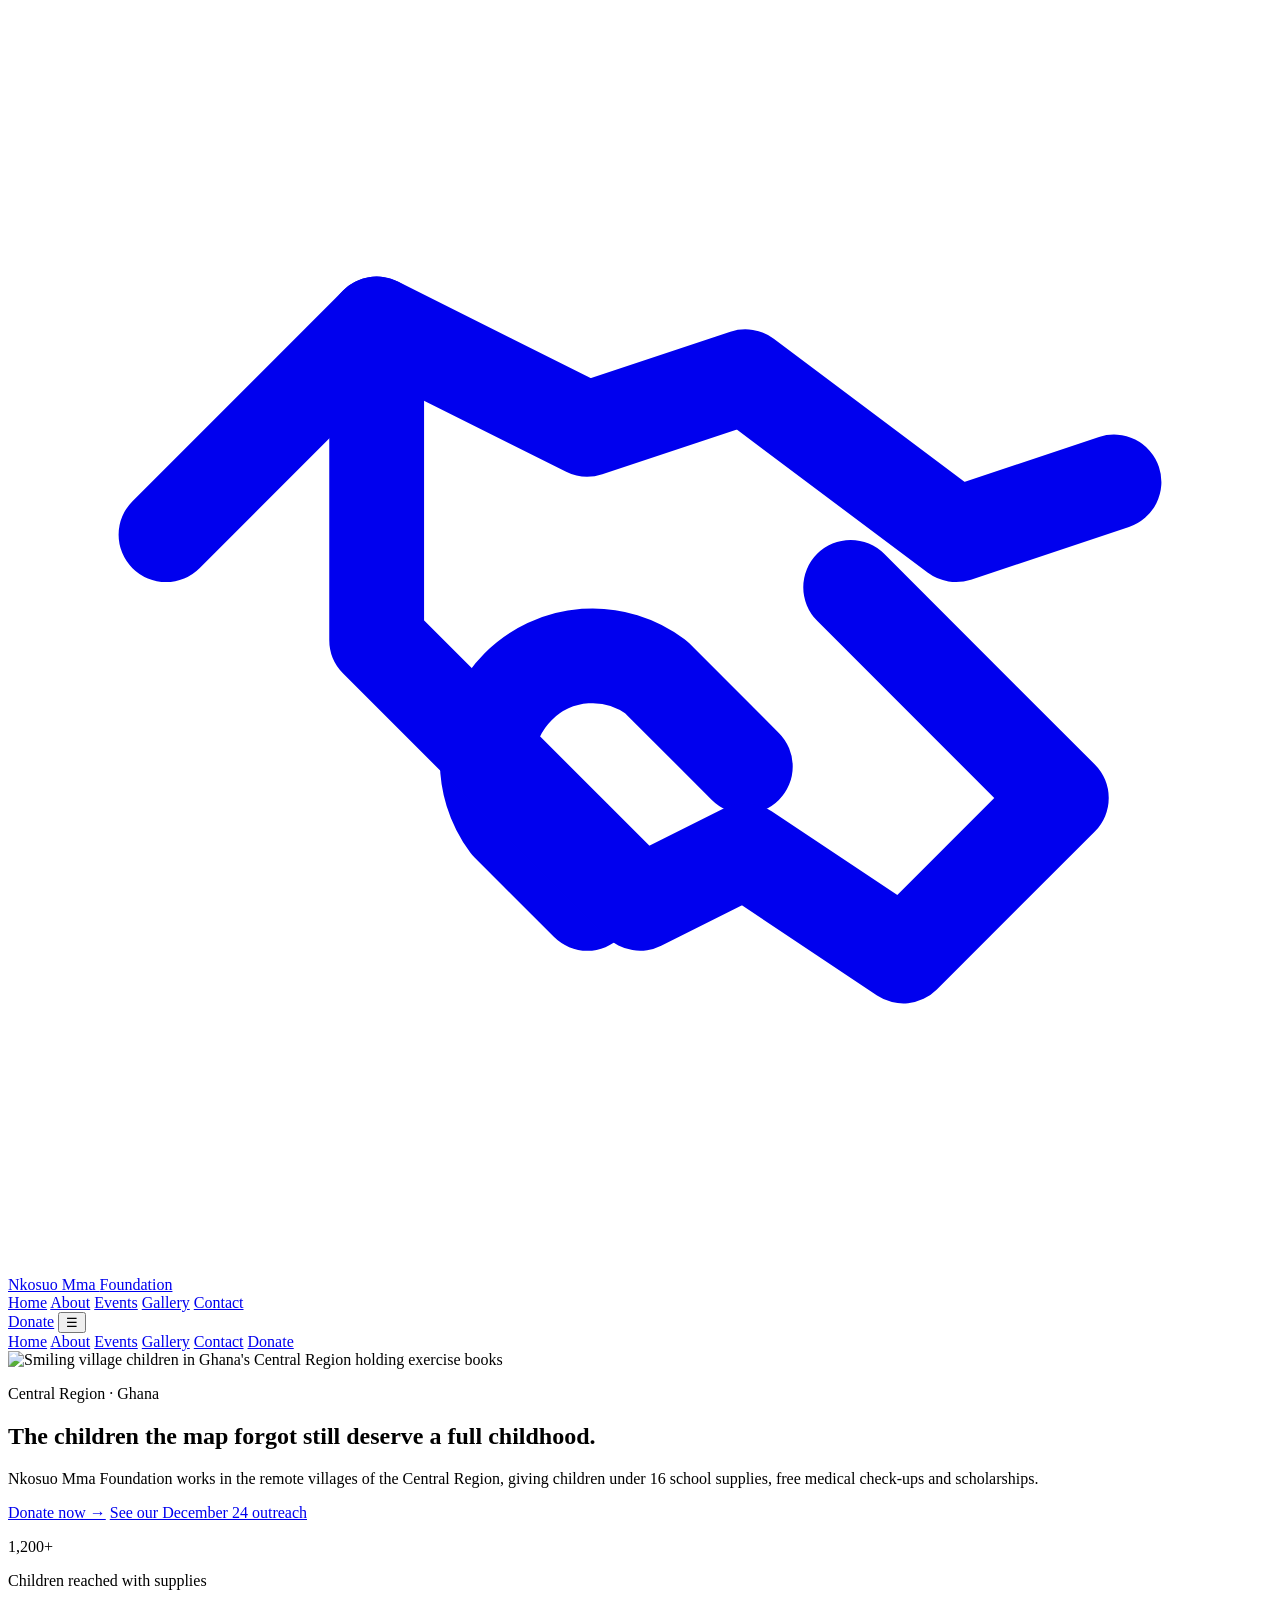
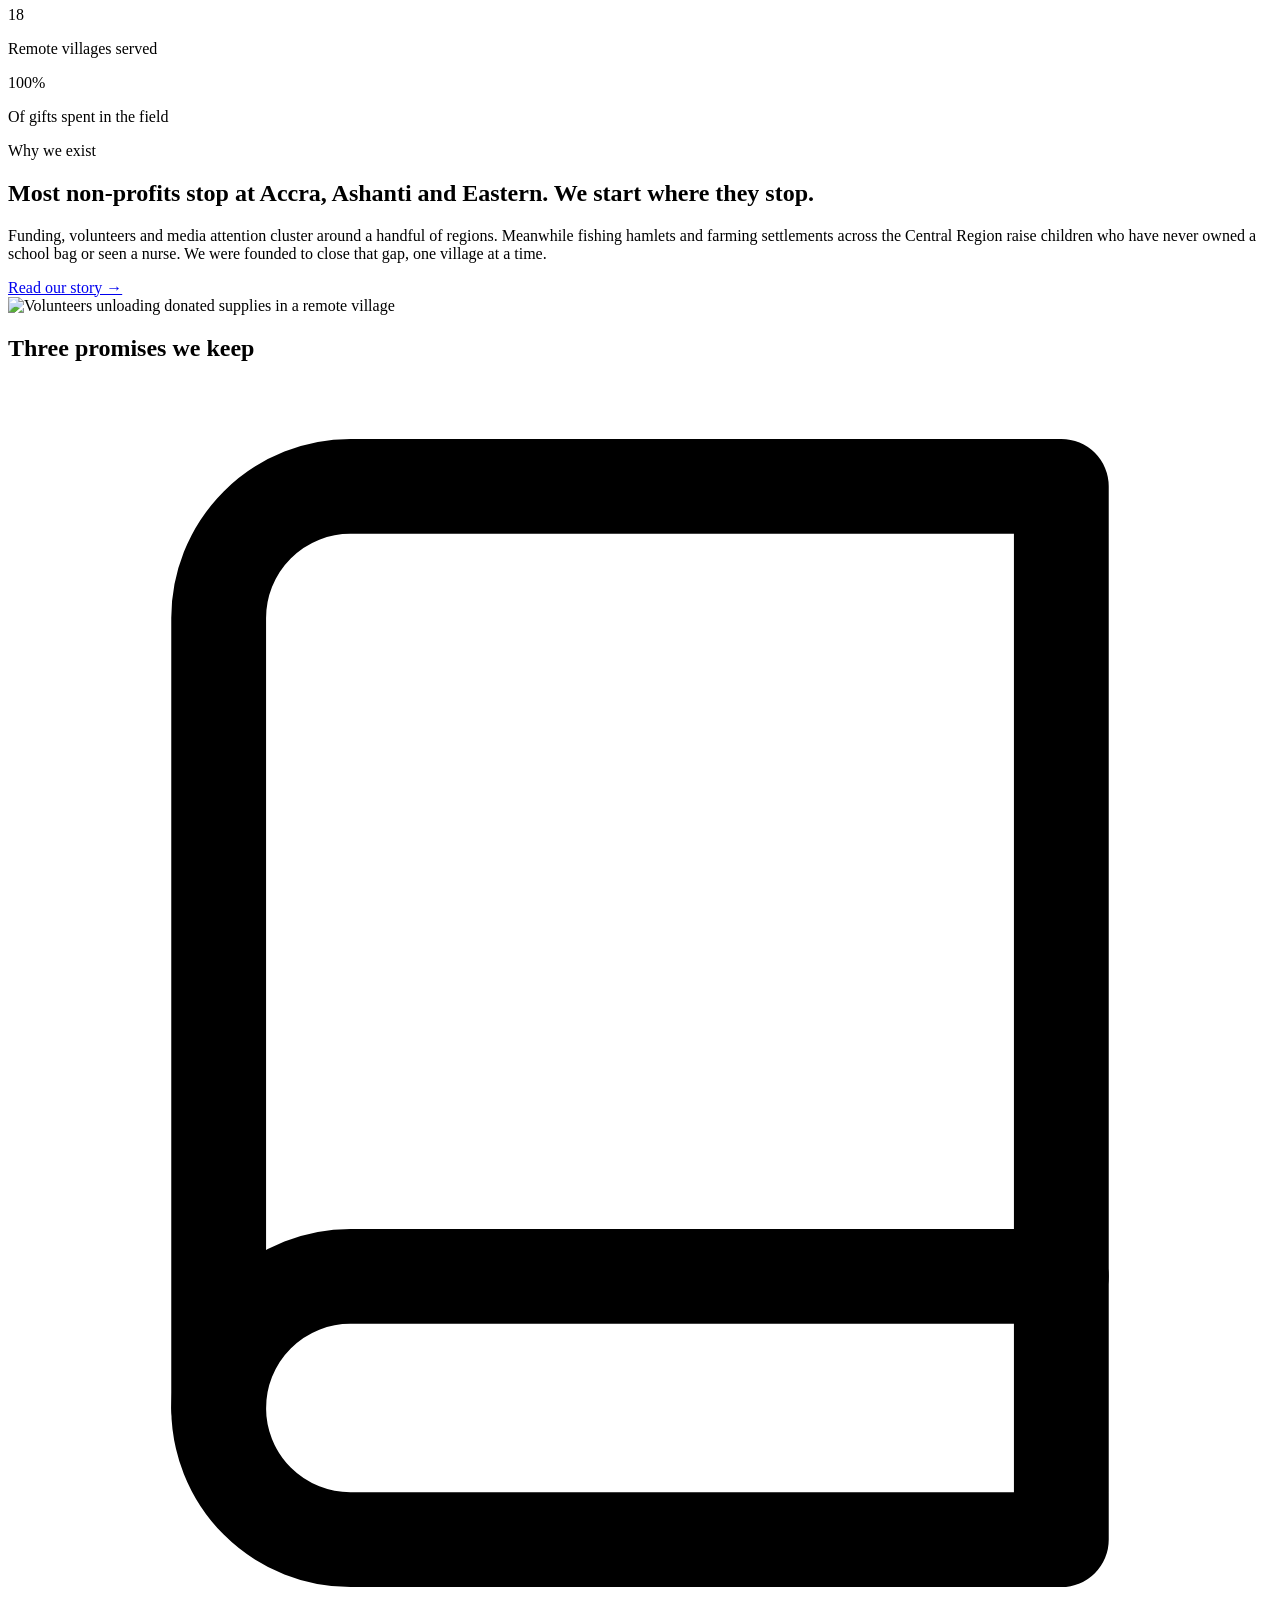
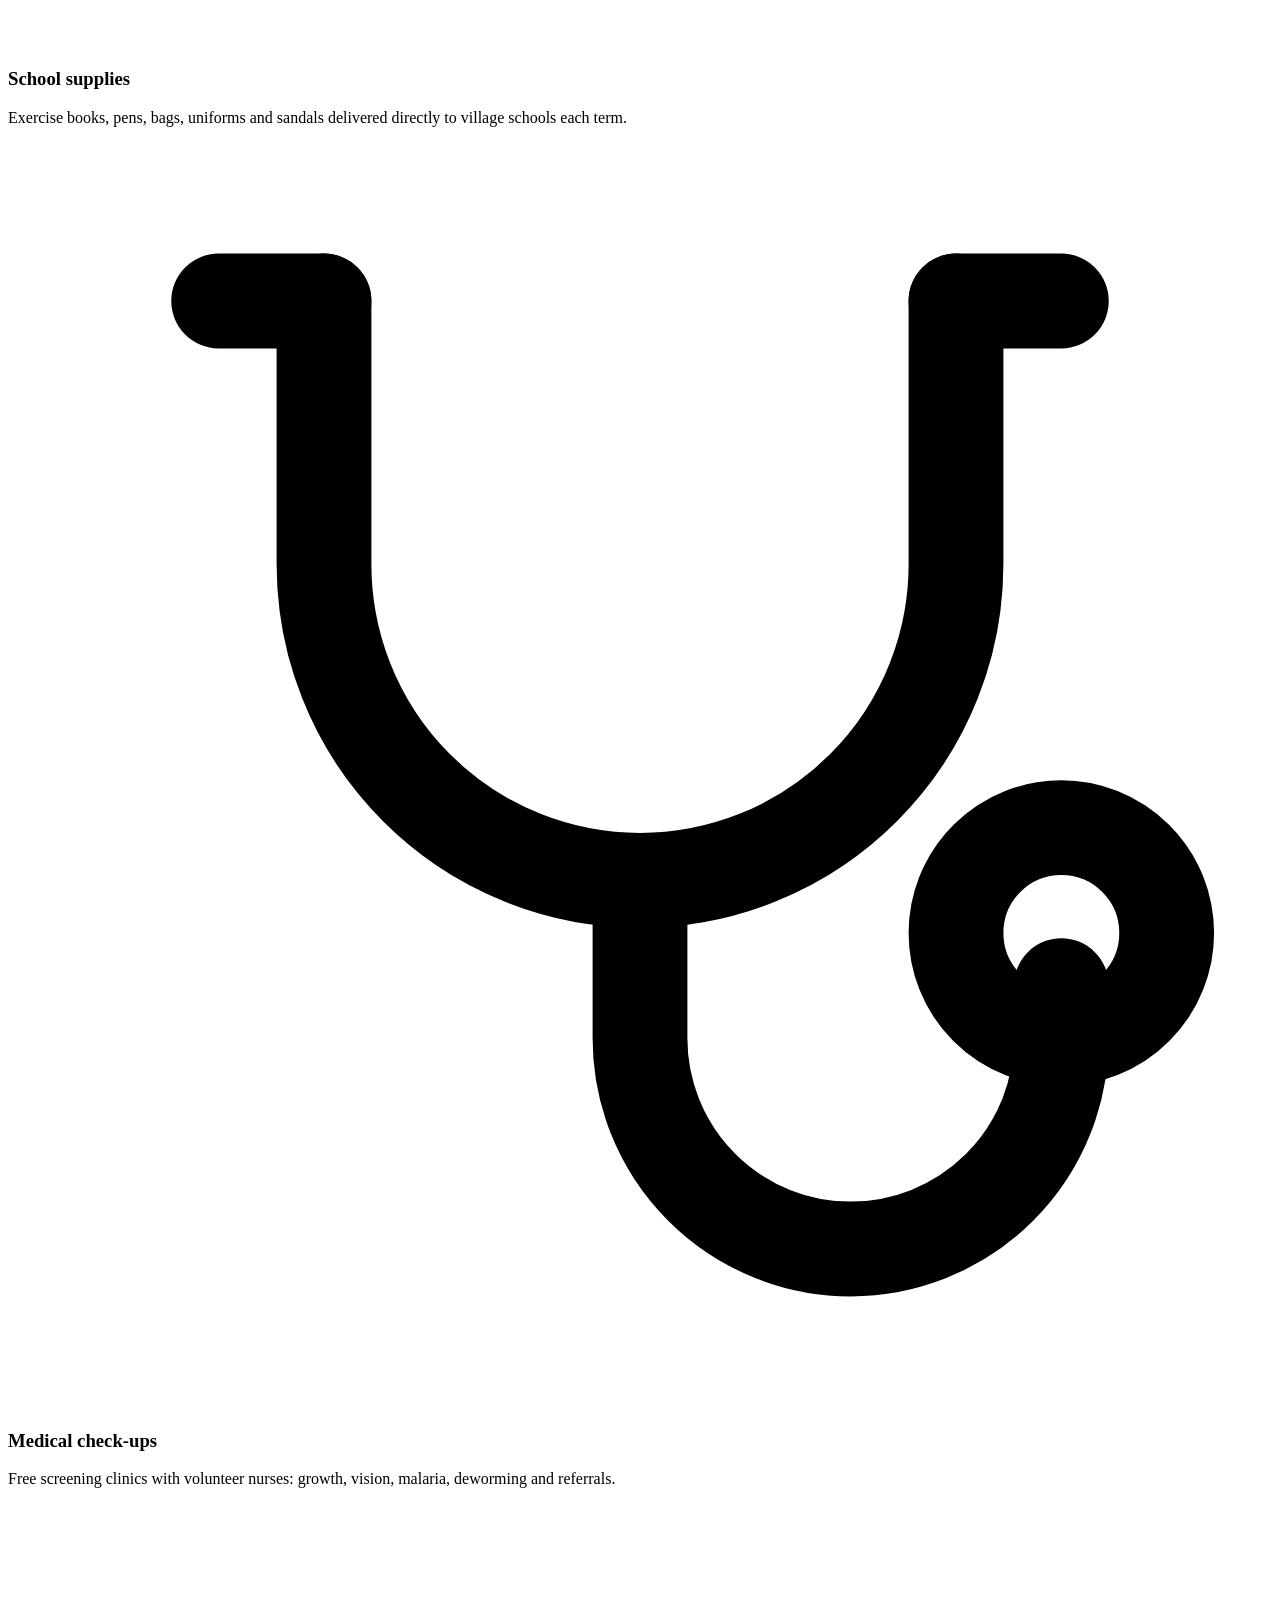
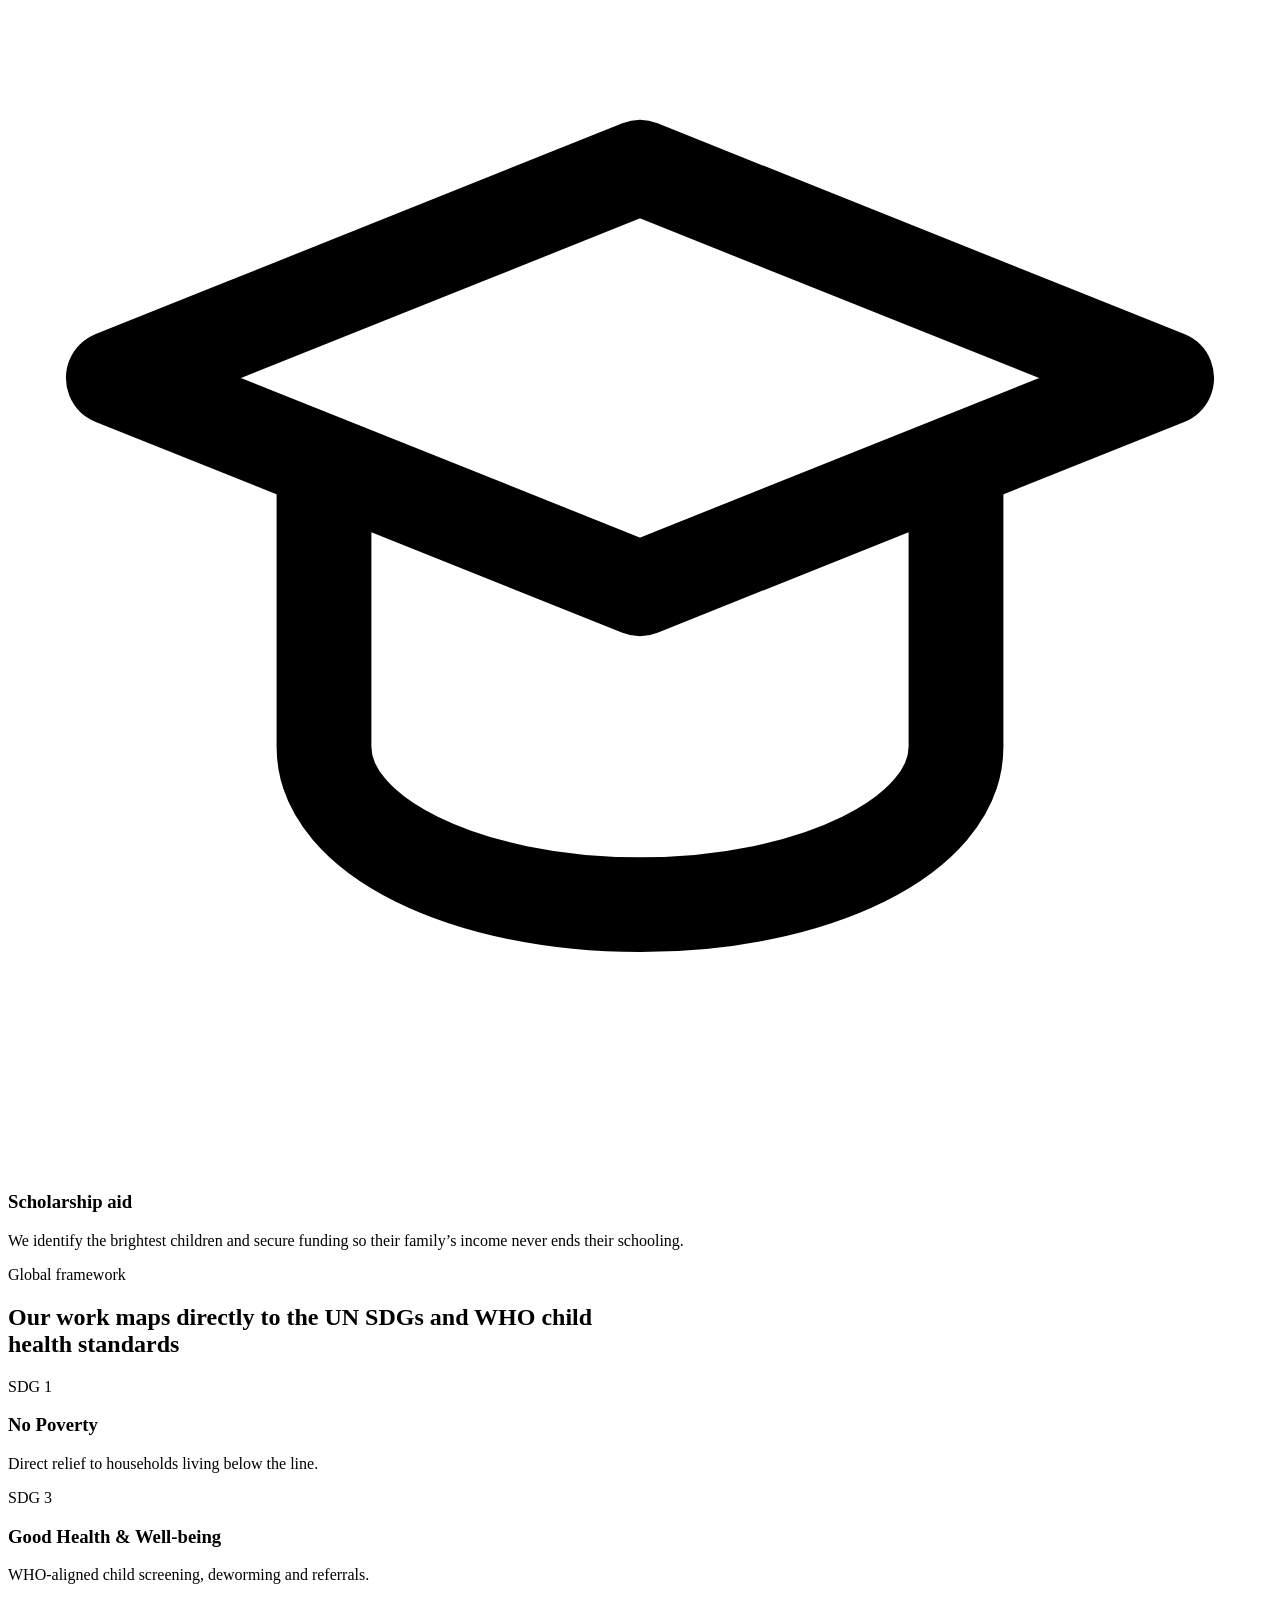
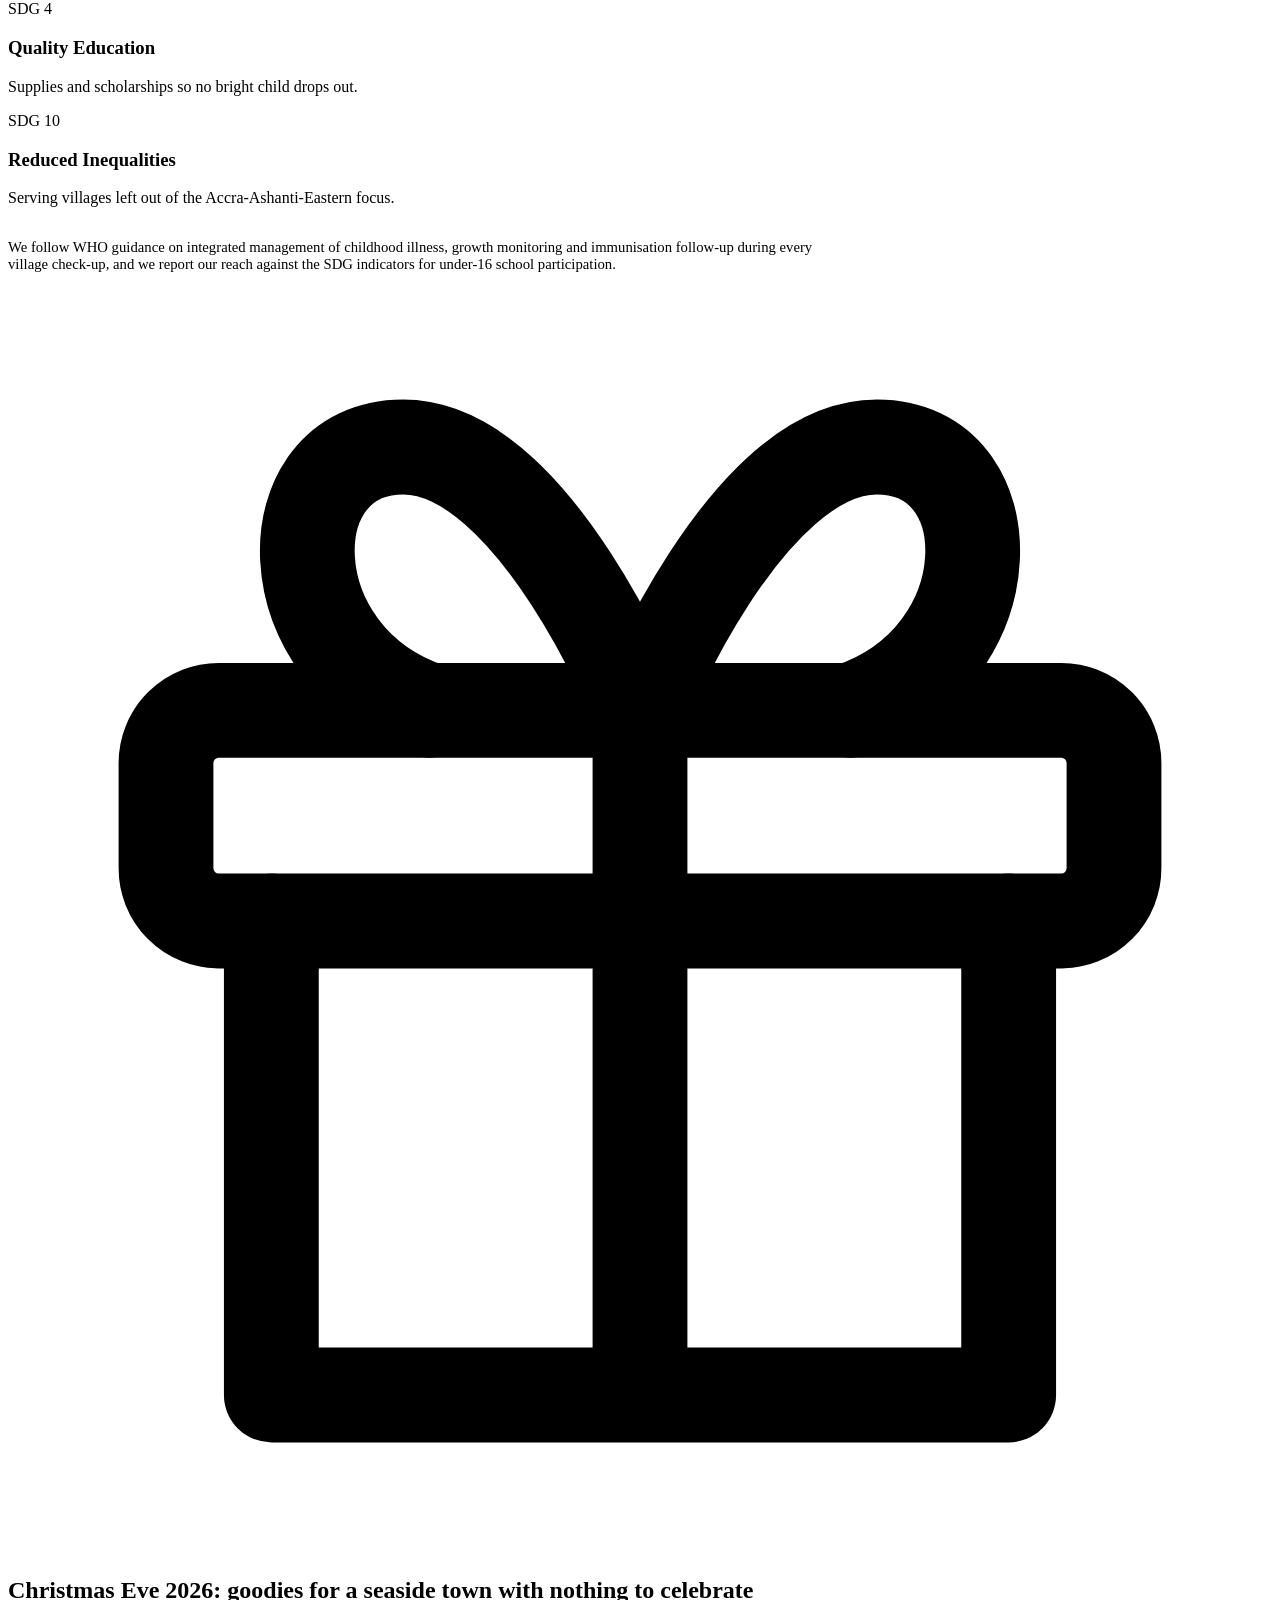
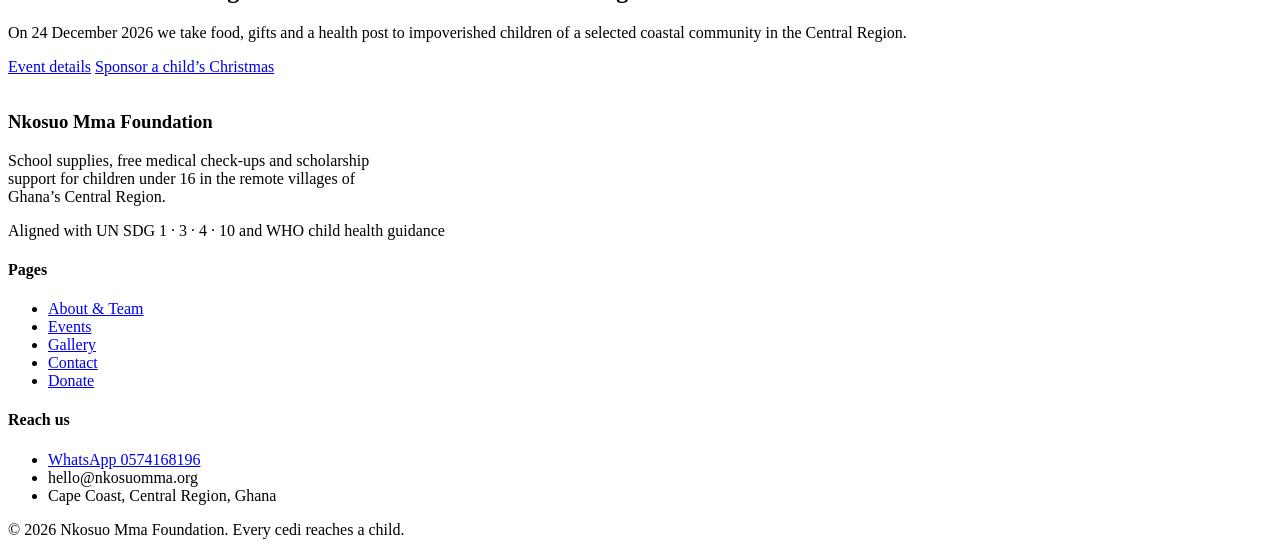
==== index.html @ 74eac1a5 "Add files via upload" ====
<!DOCTYPE html>
<html lang="en">
<head>
<meta charset="utf-8" />
<meta name="viewport" content="width=device-width, initial-scale=1" />
<title>Nkosuo Mma Foundation | Aid for Central Region Children</title>
<meta name="description" content="School supplies, free medical check-ups and scholarships for children under 16 in remote villages of Ghana's Central Region." />
<meta property="og:title" content="Nkosuo Mma Foundation | Aid for Central Region Children" />
<meta property="og:description" content="School supplies, free medical check-ups and scholarships for children under 16 in remote villages of Ghana's Central Region." />
<meta property="og:type" content="website" />
<meta name="twitter:card" content="summary_large_image" />
<link rel="preconnect" href="https://fonts.googleapis.com" />
<link rel="preconnect" href="https://fonts.gstatic.com" crossorigin />
<link href="https://fonts.googleapis.com/css2?family=Bricolage+Grotesque:opsz,wght@12..96,400..800&family=DM+Sans:wght@400;500;600;700&display=swap" rel="stylesheet" />
<link rel="stylesheet" href="css/style.css" />
</head>
<body>
<header class="header">
  <div class="wrap">
    <div class="header__bar">
      <a class="brand" href="index.html">
        <span class="brand__mark"><svg class="ic" viewBox="0 0 24 24" fill="none" stroke="currentColor" stroke-width="1.8" stroke-linecap="round" stroke-linejoin="round" aria-hidden="true"><path d="M11 17 9.5 15.5a2 2 0 0 1 2.8-2.8L14 14.4"/><path d="m3 10 4-4 4 2 3-1 4 3 3-1"/><path d="M7 6v6l5 5 2-1 3 2 3-3-4-4"/></svg></span>
        <span class="brand__name">Nkosuo Mma
          <span class="brand__sub">Foundation</span>
        </span>
      </a>
      <nav class="nav">
          <a href="index.html" class="is-active">Home</a>
          <a href="about.html">About</a>
          <a href="events.html">Events</a>
          <a href="gallery.html">Gallery</a>
          <a href="contact.html">Contact</a>
      </nav>
      <div class="header__cta">
        <a class="btn btn--primary" href="donate.html">Donate</a>
        <button class="menu-btn" aria-label="Toggle menu">&#9776;</button>
      </div>
    </div>
    <nav class="mobile-nav" id="mobile-nav">
        <a href="index.html">Home</a>
        <a href="about.html">About</a>
        <a href="events.html">Events</a>
        <a href="gallery.html">Gallery</a>
        <a href="contact.html">Contact</a>
        <a href="donate.html">Donate</a>
    </nav>
  </div>
</header>
<main>

<section class="hero">
  <img src="assets/hero-children.jpg" alt="Smiling village children in Ghana's Central Region holding exercise books" width="1600" height="1008" />
  <div class="hero__overlay"></div>
  <div class="hero__content"><div class="wrap">
    <p class="eyebrow">Central Region &middot; Ghana</p>
    <h1>The children the map forgot still deserve a full childhood.</h1>
    <p class="lead">Nkosuo Mma Foundation works in the remote villages of the Central Region, giving children under 16 school supplies, free medical check-ups and scholarships.</p>
    <div class="hero__actions">
      <a class="btn btn--primary" href="donate.html">Donate now &rarr;</a>
      <a class="btn btn--ondark" href="events.html">See our December 24 outreach</a>
    </div>
  </div></div>
</section>

<section class="stats"><div class="wrap"><div class="grid">
  <div><p class="k">1,200+</p><p class="v">Children reached with supplies</p></div>
  <div><p class="k">18</p><p class="v">Remote villages served</p></div>
  <div><p class="k">100%</p><p class="v">Of gifts spent in the field</p></div>
</div></div></section>

<section class="section"><div class="wrap"><div class="split">
  <div>
    <p class="eyebrow">Why we exist</p>
    <h2 class="big">Most non-profits stop at Accra, Ashanti and Eastern. We start where they stop.</h2>
    <p class="muted mt-4">Funding, volunteers and media attention cluster around a handful of regions. Meanwhile fishing hamlets and farming settlements across the Central Region raise children who have never owned a school bag or seen a nurse. We were founded to close that gap, one village at a time.</p>
    <a class="btn btn--outline mt-6" href="about.html">Read our story &rarr;</a>
  </div>
  <img src="assets/gallery-outreach.jpg" alt="Volunteers unloading donated supplies in a remote village" loading="lazy" width="1200" height="900" />
</div></div></section>

<section class="section section--tint"><div class="wrap">
  <h2 class="big">Three promises we keep</h2>
  <div class="grid cols-3 mt-10">
    <div class="card"><span class="icon-badge"><svg class="ic" viewBox="0 0 24 24" fill="none" stroke="currentColor" stroke-width="1.8" stroke-linecap="round" stroke-linejoin="round" aria-hidden="true"><path d="M4 19.5A2.5 2.5 0 0 1 6.5 17H20"/><path d="M6.5 2H20v20H6.5A2.5 2.5 0 0 1 4 19.5v-15A2.5 2.5 0 0 1 6.5 2z"/></svg></span><h3>School supplies</h3><p>Exercise books, pens, bags, uniforms and sandals delivered directly to village schools each term.</p></div>
    <div class="card"><span class="icon-badge"><svg class="ic" viewBox="0 0 24 24" fill="none" stroke="currentColor" stroke-width="1.8" stroke-linecap="round" stroke-linejoin="round" aria-hidden="true"><path d="M6 3v5a6 6 0 0 0 12 0V3"/><path d="M6 3H4M18 3h2"/><path d="M12 14v3a4 4 0 0 0 8 0v-1"/><circle cx="20" cy="15" r="2"/></svg></span><h3>Medical check-ups</h3><p>Free screening clinics with volunteer nurses: growth, vision, malaria, deworming and referrals.</p></div>
    <div class="card"><span class="icon-badge"><svg class="ic" viewBox="0 0 24 24" fill="none" stroke="currentColor" stroke-width="1.8" stroke-linecap="round" stroke-linejoin="round" aria-hidden="true"><path d="M22 9 12 5 2 9l10 4 10-4z"/><path d="M6 11v5c0 1.7 2.7 3 6 3s6-1.3 6-3v-5"/></svg></span><h3>Scholarship aid</h3><p>We identify the brightest children and secure funding so their family&rsquo;s income never ends their schooling.</p></div>
  </div>
</div></section>

<section class="section">
  <div class="wrap">
    <p class="eyebrow">Global framework</p>
    <h2 class="big" style="max-width:40rem">Our work maps directly to the UN SDGs and WHO child health standards</h2>
    <div class="grid cols-4 mt-10">
      <div class="card card--hover"><span class="pill">SDG 1</span><h3>No Poverty</h3><p>Direct relief to households living below the line.</p></div>
      <div class="card card--hover"><span class="pill">SDG 3</span><h3>Good Health &amp; Well-being</h3><p>WHO-aligned child screening, deworming and referrals.</p></div>
      <div class="card card--hover"><span class="pill">SDG 4</span><h3>Quality Education</h3><p>Supplies and scholarships so no bright child drops out.</p></div>
      <div class="card card--hover"><span class="pill">SDG 10</span><h3>Reduced Inequalities</h3><p>Serving villages left out of the Accra-Ashanti-Eastern focus.</p></div>
    </div>
    <p class="muted" style="margin-top:2rem;max-width:52rem;font-size:.92rem">We follow WHO guidance on integrated management of childhood illness, growth monitoring and immunisation follow-up during every village check-up, and we report our reach against the SDG indicators for under-16 school participation.</p>
  </div>
</section>

<section class="wrap" style="padding-bottom:1rem">
  <div class="cta">
    <p class="emoji"><svg class="ic" viewBox="0 0 24 24" fill="none" stroke="currentColor" stroke-width="1.8" stroke-linecap="round" stroke-linejoin="round" aria-hidden="true"><rect x="3" y="8" width="18" height="4" rx="1"/><path d="M12 8v13M5 12v9h14v-9"/><path d="M12 8S10 3 7.5 3 5 7 8 8M12 8s2-5 4.5-5S19 7 16 8"/></svg></p>
    <h2>Christmas Eve 2026: goodies for a seaside town with nothing to celebrate</h2>
    <p>On 24 December 2026 we take food, gifts and a health post to impoverished children of a selected coastal community in the Central Region.</p>
    <div class="cta__actions">
      <a class="btn btn--gold" href="events.html">Event details</a>
      <a class="btn btn--ondark" href="donate.html">Sponsor a child&rsquo;s Christmas</a>
    </div>
  </div>
</section>
</main>
<footer class="footer">
  <div class="wrap">
    <div class="grid">
      <div>
        <h3>Nkosuo Mma Foundation</h3>
        <p style="margin-top:.75rem;max-width:24rem">School supplies, free medical check-ups and scholarship support for children under 16 in the remote villages of Ghana&rsquo;s Central Region.</p>
        <p class="sdg">Aligned with UN SDG 1 &middot; 3 &middot; 4 &middot; 10 and WHO child health guidance</p>
      </div>
      <div>
        <h4>Pages</h4>
        <ul>
          <li><a href="about.html">About &amp; Team</a></li>
          <li><a href="events.html">Events</a></li>
          <li><a href="gallery.html">Gallery</a></li>
          <li><a href="contact.html">Contact</a></li>
          <li><a href="donate.html">Donate</a></li>
        </ul>
      </div>
      <div>
        <h4>Reach us</h4>
        <ul>
          <li><a data-wa="Hello Nkosuo Mma Foundation, I'd like to know more." href="#">WhatsApp 0574168196</a></li>
          <li>hello@nkosuomma.org</li>
          <li>Cape Coast, Central Region, Ghana</li>
        </ul>
      </div>
    </div>
  </div>
  <div class="footer__bottom">&copy; <span id="year">2026</span> Nkosuo Mma Foundation. Every cedi reaches a child.</div>
</footer>
<div id="toast" role="status" aria-live="polite"></div>
<script src="js/main.js"></script>
</body>
</html>
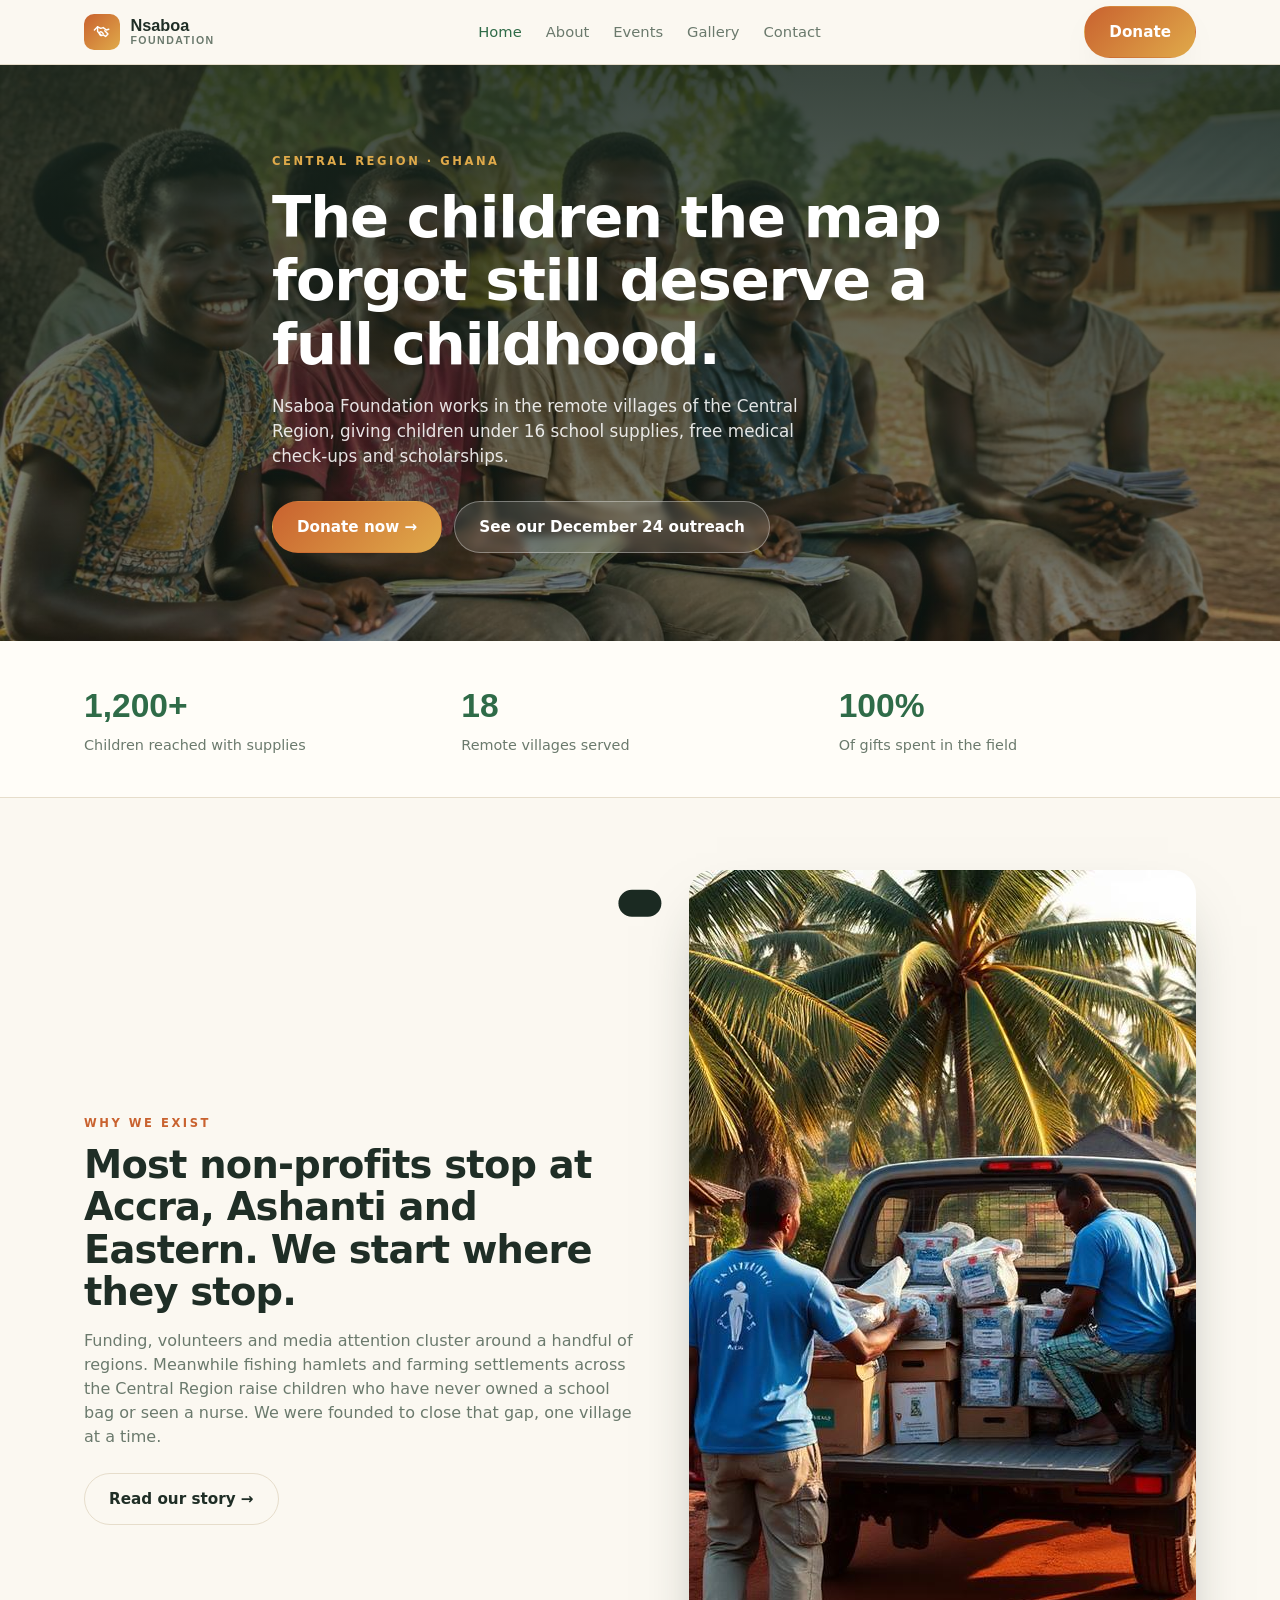
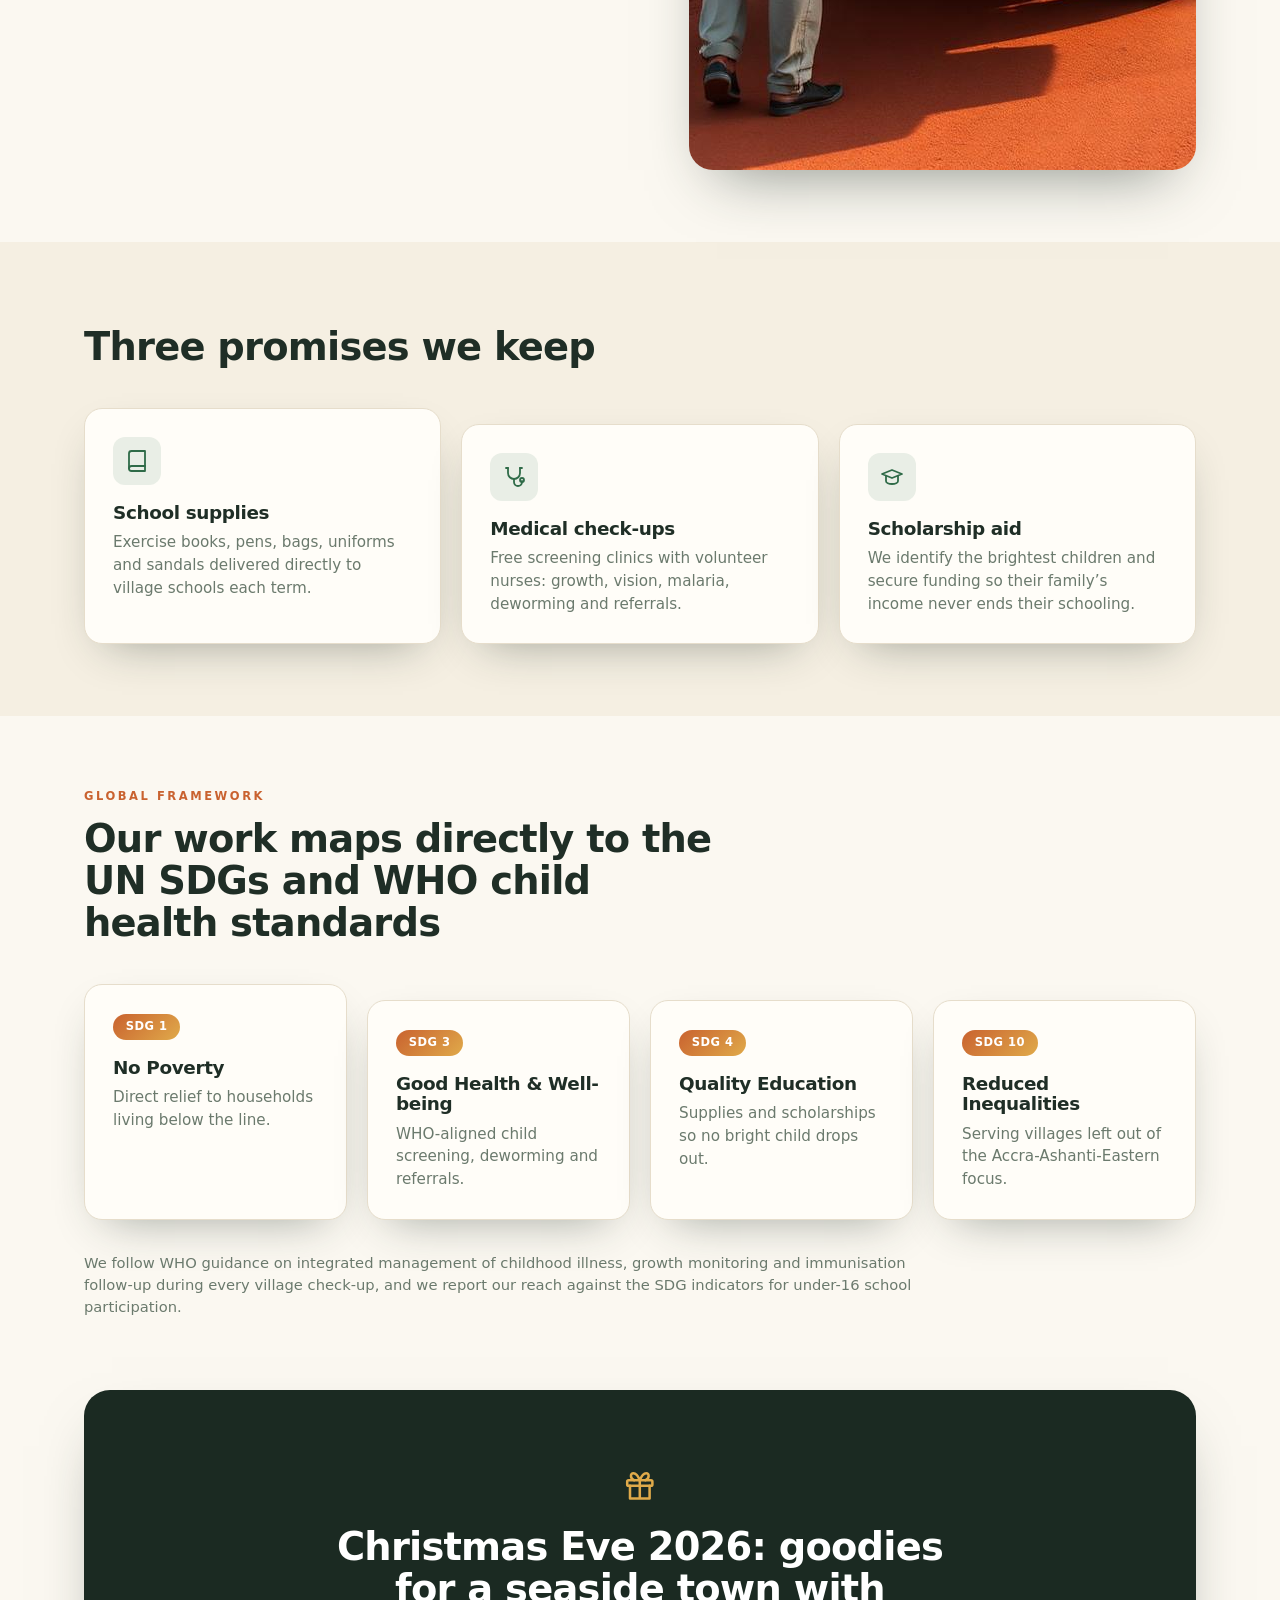
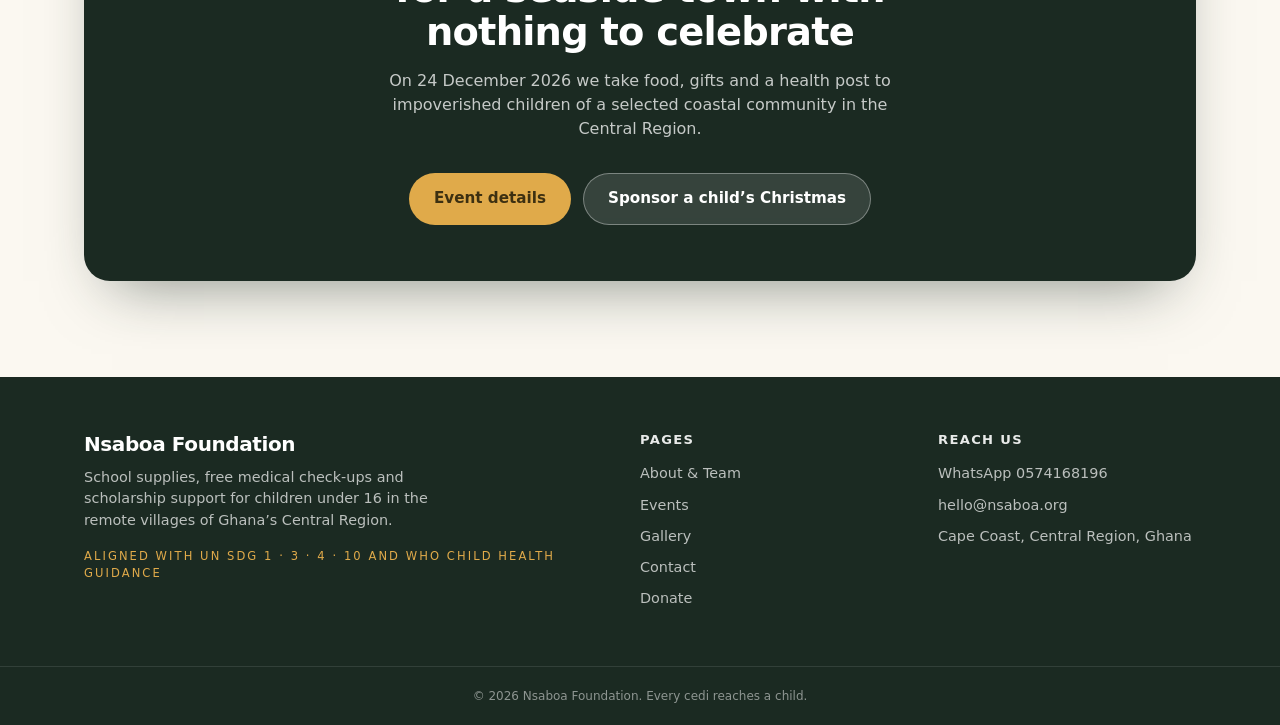
==== commit 04e44824: "Rename Nkosuo Mma Foundation to Nsaboa Foundation" ====
--- a/index.html
+++ b/index.html
@@ -3,9 +3,9 @@
 <head>
 <meta charset="utf-8" />
 <meta name="viewport" content="width=device-width, initial-scale=1" />
-<title>Nkosuo Mma Foundation | Aid for Central Region Children</title>
+<title>Nsaboa Foundation | Aid for Central Region Children</title>
 <meta name="description" content="School supplies, free medical check-ups and scholarships for children under 16 in remote villages of Ghana's Central Region." />
-<meta property="og:title" content="Nkosuo Mma Foundation | Aid for Central Region Children" />
+<meta property="og:title" content="Nsaboa Foundation | Aid for Central Region Children" />
 <meta property="og:description" content="School supplies, free medical check-ups and scholarships for children under 16 in remote villages of Ghana's Central Region." />
 <meta property="og:type" content="website" />
 <meta name="twitter:card" content="summary_large_image" />
@@ -20,7 +20,7 @@
     <div class="header__bar">
       <a class="brand" href="index.html">
         <span class="brand__mark"><svg class="ic" viewBox="0 0 24 24" fill="none" stroke="currentColor" stroke-width="1.8" stroke-linecap="round" stroke-linejoin="round" aria-hidden="true"><path d="M11 17 9.5 15.5a2 2 0 0 1 2.8-2.8L14 14.4"/><path d="m3 10 4-4 4 2 3-1 4 3 3-1"/><path d="M7 6v6l5 5 2-1 3 2 3-3-4-4"/></svg></span>
-        <span class="brand__name">Nkosuo Mma
+        <span class="brand__name">Nsaboa
           <span class="brand__sub">Foundation</span>
         </span>
       </a>
@@ -54,7 +54,7 @@
   <div class="hero__content"><div class="wrap">
     <p class="eyebrow">Central Region &middot; Ghana</p>
     <h1>The children the map forgot still deserve a full childhood.</h1>
-    <p class="lead">Nkosuo Mma Foundation works in the remote villages of the Central Region, giving children under 16 school supplies, free medical check-ups and scholarships.</p>
+    <p class="lead">Nsaboa Foundation works in the remote villages of the Central Region, giving children under 16 school supplies, free medical check-ups and scholarships.</p>
     <div class="hero__actions">
       <a class="btn btn--primary" href="donate.html">Donate now &rarr;</a>
       <a class="btn btn--ondark" href="events.html">See our December 24 outreach</a>
@@ -117,7 +117,7 @@
   <div class="wrap">
     <div class="grid">
       <div>
-        <h3>Nkosuo Mma Foundation</h3>
+        <h3>Nsaboa Foundation</h3>
         <p style="margin-top:.75rem;max-width:24rem">School supplies, free medical check-ups and scholarship support for children under 16 in the remote villages of Ghana&rsquo;s Central Region.</p>
         <p class="sdg">Aligned with UN SDG 1 &middot; 3 &middot; 4 &middot; 10 and WHO child health guidance</p>
       </div>
@@ -134,14 +134,14 @@
       <div>
         <h4>Reach us</h4>
         <ul>
-          <li><a data-wa="Hello Nkosuo Mma Foundation, I'd like to know more." href="#">WhatsApp 0574168196</a></li>
-          <li>hello@nkosuomma.org</li>
+          <li><a data-wa="Hello Nsaboa Foundation, I'd like to know more." href="#">WhatsApp 0574168196</a></li>
+          <li>hello@nsaboa.org</li>
           <li>Cape Coast, Central Region, Ghana</li>
         </ul>
       </div>
     </div>
   </div>
-  <div class="footer__bottom">&copy; <span id="year">2026</span> Nkosuo Mma Foundation. Every cedi reaches a child.</div>
+  <div class="footer__bottom">&copy; <span id="year">2026</span> Nsaboa Foundation. Every cedi reaches a child.</div>
 </footer>
 <div id="toast" role="status" aria-live="polite"></div>
 <script src="js/main.js"></script>
--- a/css/style.css
+++ b/css/style.css
@@ -0,0 +1,176 @@
+
+:root{
+  --bg:#fbf8f1; --fg:#1f2e26; --card:#fffdf8; --primary:#2f6b48; --primary-fg:#f9f7f0;
+  --secondary:#f0e7d5; --muted-fg:#6b7a6d; --accent:#c9622f; --gold:#e0aa4a;
+  --gold-fg:#3d3011; --ink:#1b2a22; --border:#e6ddcb; --radius:12px;
+  --shadow-soft:0 18px 45px -22px rgba(31,46,38,.45);
+  --shadow-lift:0 28px 60px -28px rgba(31,46,38,.55);
+  --gradient-warm:linear-gradient(135deg,var(--accent),var(--gold));
+  --gradient-hero:linear-gradient(180deg,rgba(24,38,30,.85),rgba(24,38,30,.45));
+}
+*{box-sizing:border-box;margin:0;padding:0;border-color:var(--border)}
+html{scroll-behavior:smooth}
+body{background:var(--bg);color:var(--fg);font-family:"DM Sans",system-ui,sans-serif;line-height:1.5;-webkit-font-smoothing:antialiased}
+h1,h2,h3,h4{font-family:"Bricolage Grotesque","DM Sans",system-ui,sans-serif;letter-spacing:-.02em;line-height:1.1}
+img{display:block;max-width:100%}
+a{color:inherit;text-decoration:none}
+.wrap{max-width:72rem;margin:0 auto;padding:0 1.25rem}
+.eyebrow{font-size:.72rem;font-weight:700;text-transform:uppercase;letter-spacing:.22em;color:var(--accent)}
+.muted{color:var(--muted-fg)}
+.section{padding:4.5rem 0}
+.section--tint{background:#f5efe2}
+.grid{display:grid;gap:1.25rem}
+
+/* buttons */
+.btn{display:inline-flex;align-items:center;justify-content:center;gap:.5rem;border:1px solid transparent;border-radius:999px;
+  padding:.85rem 1.5rem;font-weight:600;font-size:.95rem;cursor:pointer;transition:transform .15s ease,opacity .15s ease,background .15s ease}
+.btn:hover{transform:translateY(-2px)}
+.btn--primary{background:var(--gradient-warm);color:#fff;box-shadow:var(--shadow-soft)}
+.btn--gold{background:var(--gold);color:var(--gold-fg)}
+.btn--ondark{background:rgba(255,255,255,.12);color:#fff;border-color:rgba(255,255,255,.35);backdrop-filter:blur(4px)}
+.btn--outline{background:transparent;color:var(--fg);border-color:var(--border)}
+.btn--outline:hover{background:var(--secondary)}
+.btn--block{width:100%}
+
+/* header */
+.header{position:sticky;top:0;z-index:50;background:rgba(251,248,241,.9);backdrop-filter:blur(8px);border-bottom:1px solid var(--border)}
+.header__bar{display:flex;align-items:center;justify-content:space-between;height:4rem}
+.brand{display:flex;align-items:center;gap:.65rem;font-weight:700}
+.brand__mark{width:2.25rem;height:2.25rem;border-radius:10px;background:var(--gradient-warm);display:grid;place-items:center;color:#fff;font-size:1rem}
+.brand__name{font-family:"Bricolage Grotesque",sans-serif;font-size:1.02rem;line-height:1.1}
+.brand__sub{display:block;font-size:.66rem;letter-spacing:.14em;text-transform:uppercase;color:var(--muted-fg);font-weight:600}
+.nav{display:flex;align-items:center;gap:1.5rem}
+.nav a{font-size:.92rem;color:var(--muted-fg);font-weight:500}
+.nav a:hover,.nav a.is-active{color:var(--primary)}
+.header__cta{display:flex;align-items:center;gap:1rem}
+.menu-btn{display:none;background:none;border:1px solid var(--border);border-radius:8px;padding:.45rem .6rem;cursor:pointer;font-size:1rem}
+.mobile-nav{display:none;flex-direction:column;gap:.25rem;padding:.75rem 0 1.25rem;border-top:1px solid var(--border)}
+.mobile-nav.is-open{display:flex}
+.mobile-nav a{padding:.6rem .25rem;color:var(--muted-fg);font-weight:500}
+
+/* hero */
+.hero{position:relative}
+.hero img{height:64vh;min-height:420px;width:100%;object-fit:cover}
+.hero__overlay{position:absolute;inset:0;background:var(--gradient-hero)}
+.hero__content{position:absolute;inset:0;display:flex;align-items:center}
+.hero h1{margin-top:1rem;max-width:46rem;font-size:clamp(2.1rem,5.2vw,3.6rem);color:#fff;font-weight:800}
+.hero p.lead{margin-top:1.1rem;max-width:34rem;color:rgba(255,255,255,.87);font-size:1.05rem}
+.hero .eyebrow{color:var(--gold)}
+.hero__actions{margin-top:2rem;display:flex;flex-wrap:wrap;gap:.75rem}
+
+/* page hero */
+.pagehero{background:#f5efe2;border-bottom:1px solid var(--border);padding:4rem 0}
+.pagehero h1{margin-top:1rem;max-width:46rem;font-size:clamp(2rem,4.4vw,3rem);font-weight:700}
+.pagehero p{margin-top:1.15rem;max-width:42rem;color:var(--muted-fg)}
+
+/* stats */
+.stats{background:var(--card);border-bottom:1px solid var(--border)}
+.stats .grid{padding:2.5rem 0;grid-template-columns:repeat(auto-fit,minmax(200px,1fr))}
+.stats .k{font-family:"Bricolage Grotesque",sans-serif;font-size:2.1rem;font-weight:800;color:var(--primary)}
+.stats .v{margin-top:.25rem;font-size:.9rem;color:var(--muted-fg)}
+
+.card{background:var(--card);border:1px solid var(--border);border-radius:18px;padding:1.75rem;box-shadow:var(--shadow-soft)}
+.card--hover{transition:transform .2s ease}
+.card--hover:hover{transform:translateY(-4px)}
+.card h3{margin-top:1.1rem;font-size:1.15rem}
+.card p{margin-top:.5rem;color:var(--muted-fg);font-size:.95rem}
+.icon-badge{width:3rem;height:3rem;border-radius:12px;background:rgba(47,107,72,.1);display:grid;place-items:center;font-size:1.35rem}
+.pill{display:inline-block;background:var(--gradient-warm);color:#fff;border-radius:999px;padding:.3rem .8rem;font-size:.72rem;font-weight:700;letter-spacing:.04em}
+
+.split{display:grid;gap:3rem;grid-template-columns:1.1fr 1fr;align-items:center}
+.split img{border-radius:24px;box-shadow:var(--shadow-lift);object-fit:cover;width:100%}
+h2.big{margin-top:.75rem;font-size:clamp(1.7rem,3.6vw,2.4rem)}
+.cols-3{grid-template-columns:repeat(auto-fit,minmax(260px,1fr))}
+.cols-4{grid-template-columns:repeat(auto-fit,minmax(230px,1fr))}
+.mt-10{margin-top:2.5rem}.mt-6{margin-top:1.5rem}.mt-4{margin-top:1rem}
+
+/* cta banner */
+.cta{background:var(--ink);border-radius:26px;padding:3.5rem 2rem;text-align:center;color:#fff;box-shadow:var(--shadow-lift)}
+.cta h2{margin:1rem auto 0;max-width:40rem;font-size:clamp(1.7rem,3.6vw,2.4rem)}
+.cta p{margin:1rem auto 0;max-width:34rem;color:rgba(255,255,255,.75)}
+.cta__actions{margin-top:2rem;display:flex;flex-wrap:wrap;gap:.75rem;justify-content:center}
+.cta .emoji{font-size:2rem}
+
+/* team */
+.team-card{text-align:center}
+.avatar{margin:0 auto;width:4rem;height:4rem;border-radius:50%;background:var(--gradient-warm);display:grid;place-items:center;color:#fff;font-family:"Bricolage Grotesque",sans-serif;font-weight:700;font-size:1.15rem}
+
+/* gallery */
+.gallery{display:grid;gap:1.25rem;grid-template-columns:repeat(4,1fr);grid-auto-rows:240px}
+.figure{position:relative;overflow:hidden;border-radius:18px;box-shadow:var(--shadow-soft)}
+.figure img{width:100%;height:100%;object-fit:cover;transition:transform .5s ease}
+.figure:hover img{transform:scale(1.06)}
+.figure figcaption{position:absolute;left:0;right:0;bottom:0;padding:1rem;color:#fff;font-size:.9rem;font-weight:500;background:var(--gradient-hero)}
+.figure--wide{grid-column:span 2;grid-row:span 2}
+
+/* events */
+.event-hero{position:relative}
+.event-hero img{height:22rem;width:100%;object-fit:cover}
+.event-hero .cap{position:absolute;inset:0;background:var(--gradient-hero)}
+.event-hero .txt{position:absolute;bottom:0;padding:2rem}
+.event-hero h2{margin-top:1rem;color:#fff;font-size:clamp(1.7rem,3.6vw,2.4rem);max-width:34rem}
+.event-body{display:grid;gap:2rem;grid-template-columns:1.4fr 1fr;padding:2rem}
+.factlist{list-style:none;background:#f2ebdc;border-radius:18px;padding:1.5rem;display:grid;gap:1rem;font-size:.9rem}
+.factlist strong{display:block}
+.event-row{display:grid;gap:1rem;grid-template-columns:170px 1fr auto;align-items:center}
+.event-row .date{font-family:"Bricolage Grotesque",sans-serif;font-weight:700;color:var(--primary)}
+
+/* forms */
+.form-grid{display:grid;gap:3rem;grid-template-columns:1fr .8fr;align-items:start}
+label{display:block;font-size:.88rem;font-weight:600;margin-bottom:.4rem}
+input,select,textarea{width:100%;font:inherit;font-size:.95rem;padding:.7rem .9rem;border:1px solid var(--border);border-radius:10px;background:var(--bg);color:var(--fg)}
+input:focus,select:focus,textarea:focus{outline:2px solid var(--primary);outline-offset:1px}
+.field{margin-bottom:1.15rem}
+.chiprow{display:flex;flex-wrap:wrap;gap:.5rem}
+.chip{border:1px solid var(--border);background:var(--bg);color:var(--muted-fg);border-radius:999px;padding:.5rem 1rem;font:inherit;font-size:.88rem;cursor:pointer}
+.chip.is-active{background:var(--primary);color:var(--primary-fg);border-color:transparent}
+.fineprint{margin-top:.9rem;text-align:center;font-size:.78rem;color:var(--muted-fg)}
+.tier{cursor:pointer;text-align:left;width:100%;font:inherit;color:inherit}
+.tier .amt{font-family:"Bricolage Grotesque",sans-serif;font-size:1.5rem;font-weight:800;color:var(--primary)}
+.side-card{background:#f2ebdc;border:1px solid var(--border);border-radius:18px;padding:1.75rem}
+.side-card+.side-card,.card+.card{margin-top:1rem}
+
+/* footer */
+.footer{margin-top:5rem;background:var(--ink);color:#fff}
+.footer .grid{grid-template-columns:2fr 1fr 1fr;gap:2.5rem;padding:3.5rem 0}
+.footer h3{font-size:1.25rem}
+.footer p,.footer li,.footer a{color:rgba(255,255,255,.7);font-size:.9rem}
+.footer ul{list-style:none;display:grid;gap:.6rem;margin-top:1rem}
+.footer a:hover{color:var(--gold)}
+.footer h4{font-size:.82rem;text-transform:uppercase;letter-spacing:.1em;color:rgba(255,255,255,.9)}
+.footer .sdg{margin-top:1rem;font-size:.72rem;text-transform:uppercase;letter-spacing:.18em;color:var(--gold)}
+.footer__bottom{border-top:1px solid rgba(255,255,255,.1);padding:1.25rem;text-align:center;font-size:.75rem;color:rgba(255,255,255,.5)}
+
+/* toast */
+#toast{position:fixed;bottom:1.5rem;left:50%;transform:translate(-50%,150%);background:var(--ink);color:#fff;
+  padding:.85rem 1.35rem;border-radius:999px;font-size:.9rem;box-shadow:var(--shadow-lift);transition:transform .3s ease;z-index:100}
+#toast.show{transform:translate(-50%,0)}
+
+@media(max-width:900px){
+  .split,.event-body,.form-grid,.footer .grid{grid-template-columns:1fr}
+  .event-row{grid-template-columns:1fr}
+  .gallery{grid-template-columns:repeat(2,1fr)}
+  .nav{display:none}
+  .menu-btn{display:block}
+}
+@media(max-width:560px){
+  .gallery{grid-template-columns:1fr;grid-auto-rows:220px}
+  .figure--wide{grid-column:span 1;grid-row:span 1}
+  .header__cta .btn{display:none}
+}
+
+.ic{width:1.15em;height:1.15em;flex:none;vertical-align:-.18em}
+.icon-badge .ic{width:1.5rem;height:1.5rem;color:var(--primary)}
+.brand__mark .ic{width:1.2rem;height:1.2rem;color:#fff}
+.cta .emoji .ic{width:2.1rem;height:2.1rem;color:var(--gold)}
+.factlist li{display:flex;gap:.65rem;align-items:flex-start}
+.factlist .ic{color:var(--primary);margin-top:.15rem}
+.footer li{display:flex;gap:.55rem;align-items:flex-start}
+.footer .ic{color:var(--gold);margin-top:.15rem}
+.side-card h3,.card h3{display:flex;align-items:center;gap:.5rem}
+.side-card h3 .ic,.card h3 .ic{color:var(--primary);width:1.35rem;height:1.35rem}
+.contact-list li{display:flex;gap:.7rem;align-items:flex-start}
+.contact-list .ic{color:var(--primary);margin-top:.2rem}
+.pill .ic{width:.9rem;height:.9rem;vertical-align:-.12em;margin-right:.2rem}
+.contact-list li{display:block;position:relative;padding-left:1.75rem}
+.contact-list .ic{position:absolute;left:0;top:.15rem;margin:0}
